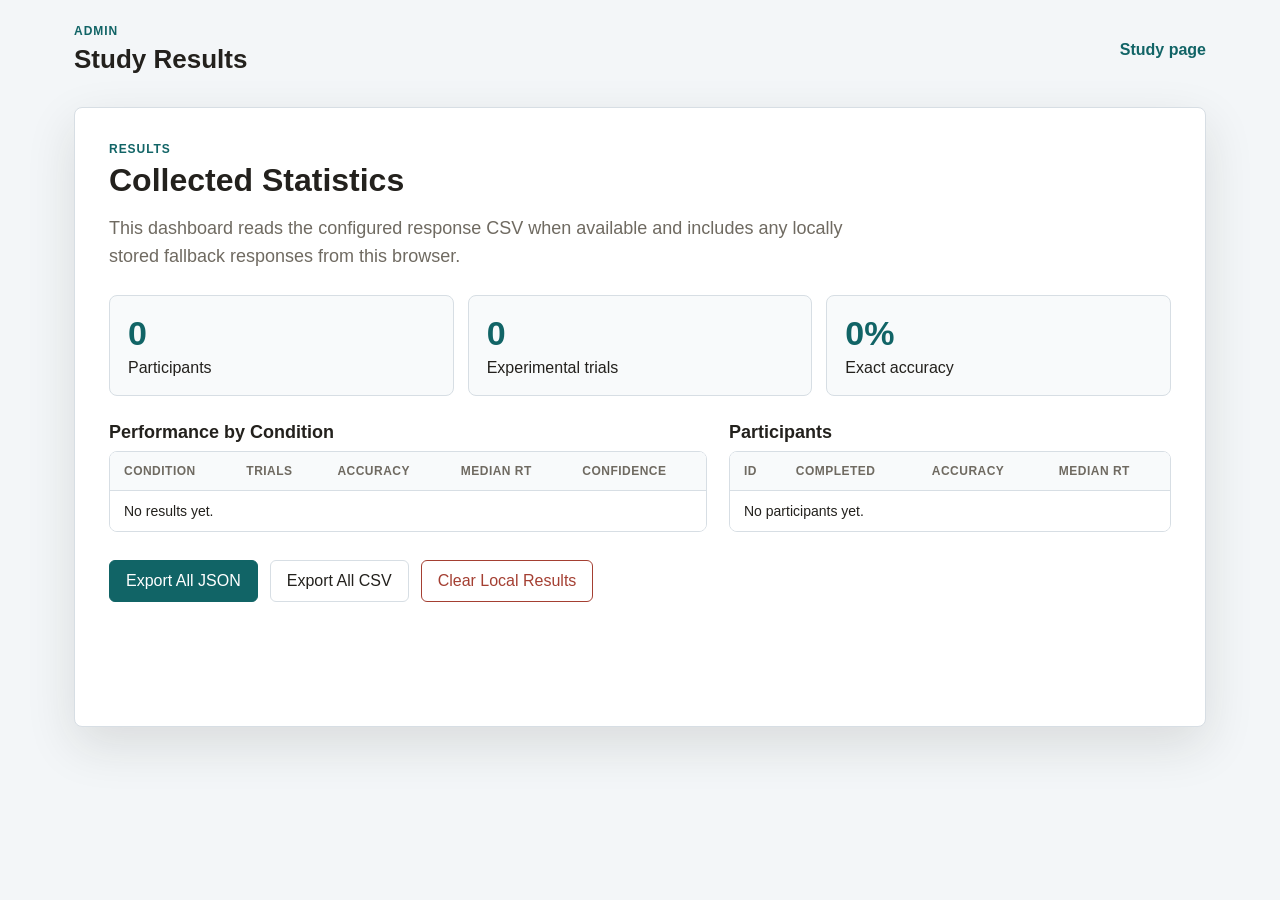
==== admin/index.html @ 6a722001 "admin page and randomized answers" ====
<!doctype html>
<html lang="en">
  <head>
    <meta charset="utf-8">
    <meta name="viewport" content="width=device-width, initial-scale=1">
    <title>Chart Comparison Study Admin</title>
    <link rel="stylesheet" href="../styles.css">
  </head>
  <body>
    <header class="app-header">
      <div>
        <p class="eyebrow">Admin</p>
        <h1>Study Results</h1>
      </div>
      <a class="text-link" href="../index.html">Study page</a>
    </header>

    <main class="app-shell">
      <section class="study-panel">
        <div class="section-kicker">Results</div>
        <h2>Collected Statistics</h2>
        <p class="prompt">
          This dashboard reads the configured response CSV when available and includes any locally stored
          fallback responses from this browser.
        </p>

        <div class="summary-grid">
          <div>
            <span id="participantCount" class="summary-number">0</span>
            <span>Participants</span>
          </div>
          <div>
            <span id="trialCount" class="summary-number">0</span>
            <span>Experimental trials</span>
          </div>
          <div>
            <span id="accuracyRate" class="summary-number">0%</span>
            <span>Exact accuracy</span>
          </div>
        </div>

        <div class="admin-grid">
          <section>
            <h3>Performance by Condition</h3>
            <div class="table-wrap">
              <table>
                <thead>
                  <tr>
                    <th>Condition</th>
                    <th>Trials</th>
                    <th>Accuracy</th>
                    <th>Median RT</th>
                    <th>Confidence</th>
                  </tr>
                </thead>
                <tbody id="conditionRows"></tbody>
              </table>
            </div>
          </section>

          <section>
            <h3>Participants</h3>
            <div class="table-wrap">
              <table>
                <thead>
                  <tr>
                    <th>ID</th>
                    <th>Completed</th>
                    <th>Accuracy</th>
                    <th>Median RT</th>
                  </tr>
                </thead>
                <tbody id="participantRows"></tbody>
              </table>
            </div>
          </section>
        </div>

        <div class="actions">
          <button id="exportAllJson" class="primary" type="button">Export All JSON</button>
          <button id="exportAllCsv" type="button">Export All CSV</button>
          <button id="clearResults" class="danger" type="button">Clear Local Results</button>
        </div>
      </section>
    </main>

    <script src="../config.js"></script>
    <script src="../admin.js"></script>
  </body>
</html>
---- styles.css ----
:root {
  color-scheme: light;
  --bg: #f3f6f8;
  --panel: #ffffff;
  --ink: #23211d;
  --muted: #6f6a61;
  --line: #d7dee4;
  --accent: #116466;
  --accent-strong: #0b4f50;
  --gold: #d79a28;
  --danger: #a43f32;
  --shadow: 0 18px 50px rgba(32, 29, 24, 0.12);
}

* {
  box-sizing: border-box;
}

body {
  margin: 0;
  min-height: 100vh;
  background: var(--bg);
  color: var(--ink);
  font-family: Arial, Helvetica, sans-serif;
}

button,
input,
select {
  font: inherit;
}

.app-header {
  display: flex;
  align-items: center;
  justify-content: space-between;
  gap: 24px;
  max-width: 1180px;
  margin: 0 auto;
  padding: 24px 24px 12px;
}

.app-header h1 {
  margin: 0;
  font-size: 26px;
}

.eyebrow,
.section-kicker {
  margin: 0 0 6px;
  color: var(--accent);
  font-size: 12px;
  font-weight: 700;
  letter-spacing: 0.08em;
  text-transform: uppercase;
}

.progress-shell {
  width: min(34vw, 360px);
  height: 10px;
  overflow: hidden;
  border: 1px solid var(--line);
  border-radius: 999px;
  background: #e7edf1;
}

.progress-bar {
  width: 0%;
  height: 100%;
  background: var(--accent);
  transition: width 180ms ease;
}

.app-shell {
  max-width: 1180px;
  margin: 0 auto;
  padding: 20px 24px 42px;
}

.study-panel {
  width: 100%;
  min-height: 620px;
  padding: 34px;
  border: 1px solid var(--line);
  border-radius: 8px;
  background: var(--panel);
  box-shadow: var(--shadow);
}

.study-panel h2 {
  margin: 0 0 16px;
  font-size: 32px;
}

.study-panel h3 {
  margin: 0 0 8px;
  font-size: 18px;
}

.study-panel p {
  line-height: 1.55;
}

.info-grid,
.tutorial-grid,
.summary-grid {
  display: grid;
  grid-template-columns: repeat(4, minmax(0, 1fr));
  gap: 14px;
  margin: 24px 0;
}

.tutorial-grid {
  grid-template-columns: repeat(2, minmax(0, 1fr));
}

.info-grid > div,
.tutorial-grid > div,
.summary-grid > div,
.callout {
  border: 1px solid var(--line);
  border-radius: 8px;
  padding: 18px;
  background: #f8fafb;
}

.check-row {
  display: flex;
  align-items: flex-start;
  gap: 12px;
  margin: 26px 0;
  line-height: 1.45;
}

.check-row input {
  width: 20px;
  height: 20px;
  margin-top: 1px;
}

.actions {
  display: flex;
  align-items: center;
  gap: 12px;
  margin-top: 28px;
}

.actions.split {
  justify-content: space-between;
}

button {
  min-height: 42px;
  padding: 10px 16px;
  border: 1px solid var(--line);
  border-radius: 6px;
  background: #fff;
  color: var(--ink);
  cursor: pointer;
}

button:hover:not(:disabled) {
  border-color: var(--accent);
}

button.primary {
  border-color: var(--accent);
  background: var(--accent);
  color: #fff;
}

button.primary:hover:not(:disabled) {
  background: var(--accent-strong);
}

button.danger {
  border-color: var(--danger);
  color: var(--danger);
}

button:disabled {
  cursor: not-allowed;
  opacity: 0.45;
}

.text-link {
  color: var(--accent);
  font-weight: 700;
  text-decoration: none;
}

.text-link:hover {
  text-decoration: underline;
}

.prompt {
  max-width: 780px;
  margin: 0 0 20px;
  color: var(--muted);
  font-size: 18px;
}

.chart-frame {
  display: flex;
  align-items: center;
  justify-content: center;
  min-height: 320px;
  margin: 18px 0 24px;
  border: 1px solid var(--line);
  border-radius: 8px;
  background: #ffffff;
}

.chart-large {
  min-height: 420px;
}

.mini-chart {
  min-height: 220px;
  display: flex;
  align-items: center;
  justify-content: center;
}

.option-grid {
  display: grid;
  grid-template-columns: repeat(2, minmax(0, 1fr));
  gap: 12px;
  padding: 0;
  border: 0;
}

.option-tile,
.rank-choice {
  display: flex;
  align-items: center;
  gap: 10px;
  min-height: 46px;
  padding: 12px 14px;
  border: 1px solid var(--line);
  border-radius: 6px;
  background: #fff;
  cursor: pointer;
}

.option-tile:has(input:checked),
.rank-choice.selected {
  border-color: var(--accent);
  outline: 2px solid rgba(17, 100, 102, 0.16);
}

.ranker {
  display: grid;
  grid-template-columns: repeat(auto-fit, minmax(150px, 1fr));
  gap: 12px;
}

.rank-choice {
  justify-content: space-between;
  user-select: none;
}

.rank-number {
  display: inline-flex;
  align-items: center;
  justify-content: center;
  width: 28px;
  height: 28px;
  border-radius: 50%;
  background: #e7edf1;
  color: var(--muted);
  font-weight: 700;
}

.selected .rank-number {
  background: var(--accent);
  color: #fff;
}

.feedback {
  min-height: 24px;
  margin: 14px 0 0;
  font-weight: 700;
}

.feedback.good {
  color: var(--accent-strong);
}

.feedback.bad {
  color: var(--danger);
}

.trial-topline {
  display: flex;
  justify-content: space-between;
  gap: 20px;
}

.trial-count {
  color: var(--muted);
  font-weight: 700;
  white-space: nowrap;
}

.confidence-label {
  display: block;
  margin-top: 22px;
  font-weight: 700;
}

.confidence-slider {
  width: min(420px, 100%);
  margin-top: 8px;
  accent-color: var(--accent);
}

.muted {
  color: var(--muted);
}

.summary-grid {
  grid-template-columns: repeat(3, minmax(0, 1fr));
}

.summary-grid > div {
  display: flex;
  flex-direction: column;
  gap: 6px;
}

.summary-number {
  font-size: 34px;
  font-weight: 800;
  color: var(--accent);
}

.admin-grid {
  display: grid;
  grid-template-columns: minmax(0, 1.15fr) minmax(0, 0.85fr);
  gap: 22px;
  margin-top: 26px;
}

.table-wrap {
  overflow-x: auto;
  border: 1px solid var(--line);
  border-radius: 8px;
}

table {
  width: 100%;
  border-collapse: collapse;
  background: #fff;
  font-size: 14px;
}

th,
td {
  padding: 12px 14px;
  border-bottom: 1px solid var(--line);
  text-align: left;
  white-space: nowrap;
}

th {
  background: #f8fafb;
  color: var(--muted);
  font-size: 12px;
  letter-spacing: 0.04em;
  text-transform: uppercase;
}

tr:last-child td {
  border-bottom: 0;
}

.legend text,
.chart-label {
  fill: var(--ink);
  font-size: 13px;
}

@media (max-width: 760px) {
  .app-header {
    align-items: flex-start;
    flex-direction: column;
  }

  .progress-shell {
    width: 100%;
  }

  .study-panel {
    min-height: auto;
    padding: 22px;
  }

  .study-panel h2 {
    font-size: 26px;
  }

  .info-grid,
  .tutorial-grid,
  .summary-grid,
  .admin-grid,
  .option-grid {
    grid-template-columns: 1fr;
  }

  .actions,
  .actions.split,
  .trial-topline {
    align-items: stretch;
    flex-direction: column;
  }

  .chart-frame,
  .chart-large {
    min-height: 300px;
  }
}
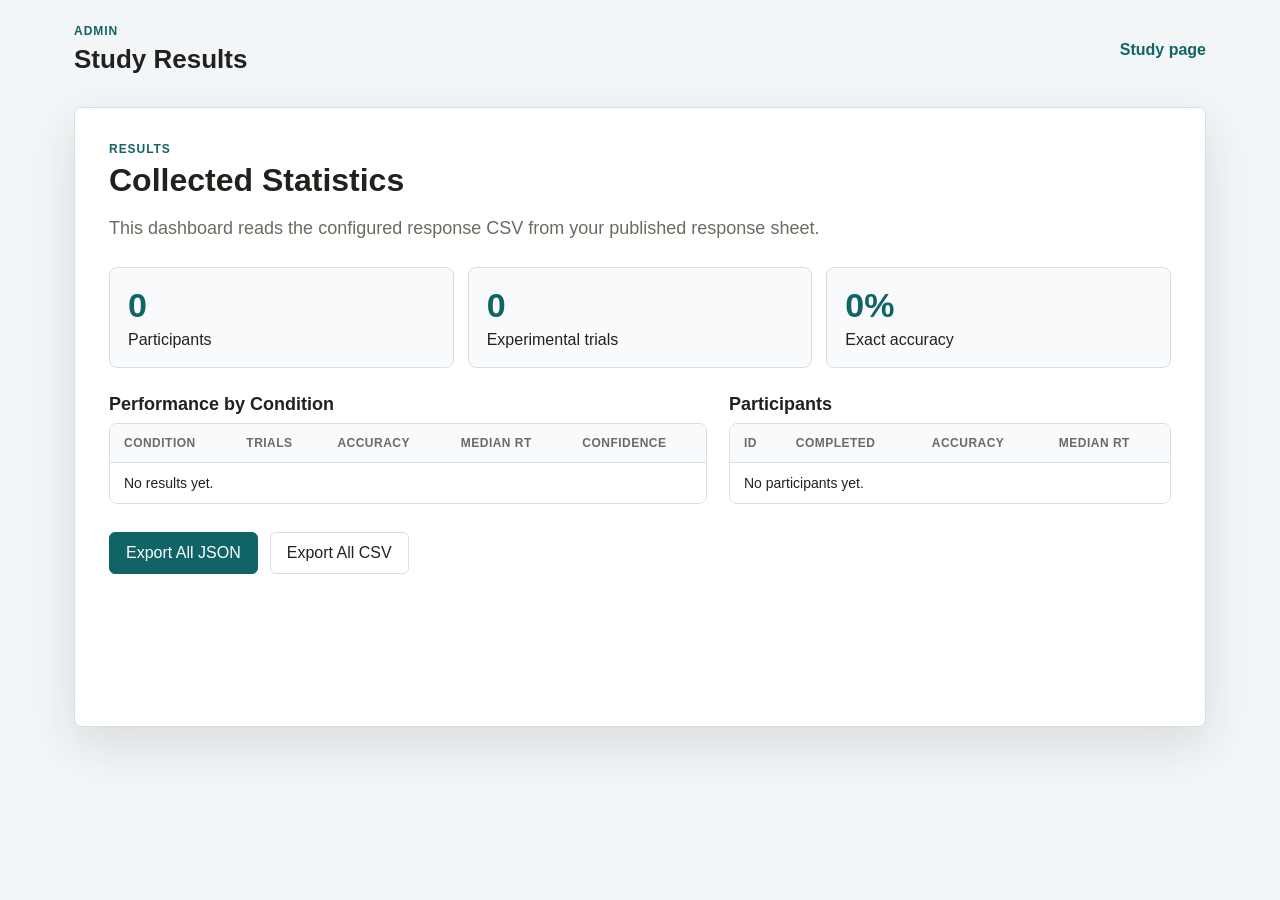
==== commit e66b32b4: "now connected to google sheets for responses and data" ====
--- a/admin/index.html
+++ b/admin/index.html
@@ -20,8 +20,7 @@
         <div class="section-kicker">Results</div>
         <h2>Collected Statistics</h2>
         <p class="prompt">
-          This dashboard reads the configured response CSV when available and includes any locally stored
-          fallback responses from this browser.
+          This dashboard reads the configured response CSV from your published response sheet.
         </p>
 
         <div class="summary-grid">
@@ -79,7 +78,6 @@
         <div class="actions">
           <button id="exportAllJson" class="primary" type="button">Export All JSON</button>
           <button id="exportAllCsv" type="button">Export All CSV</button>
-          <button id="clearResults" class="danger" type="button">Clear Local Results</button>
         </div>
       </section>
     </main>
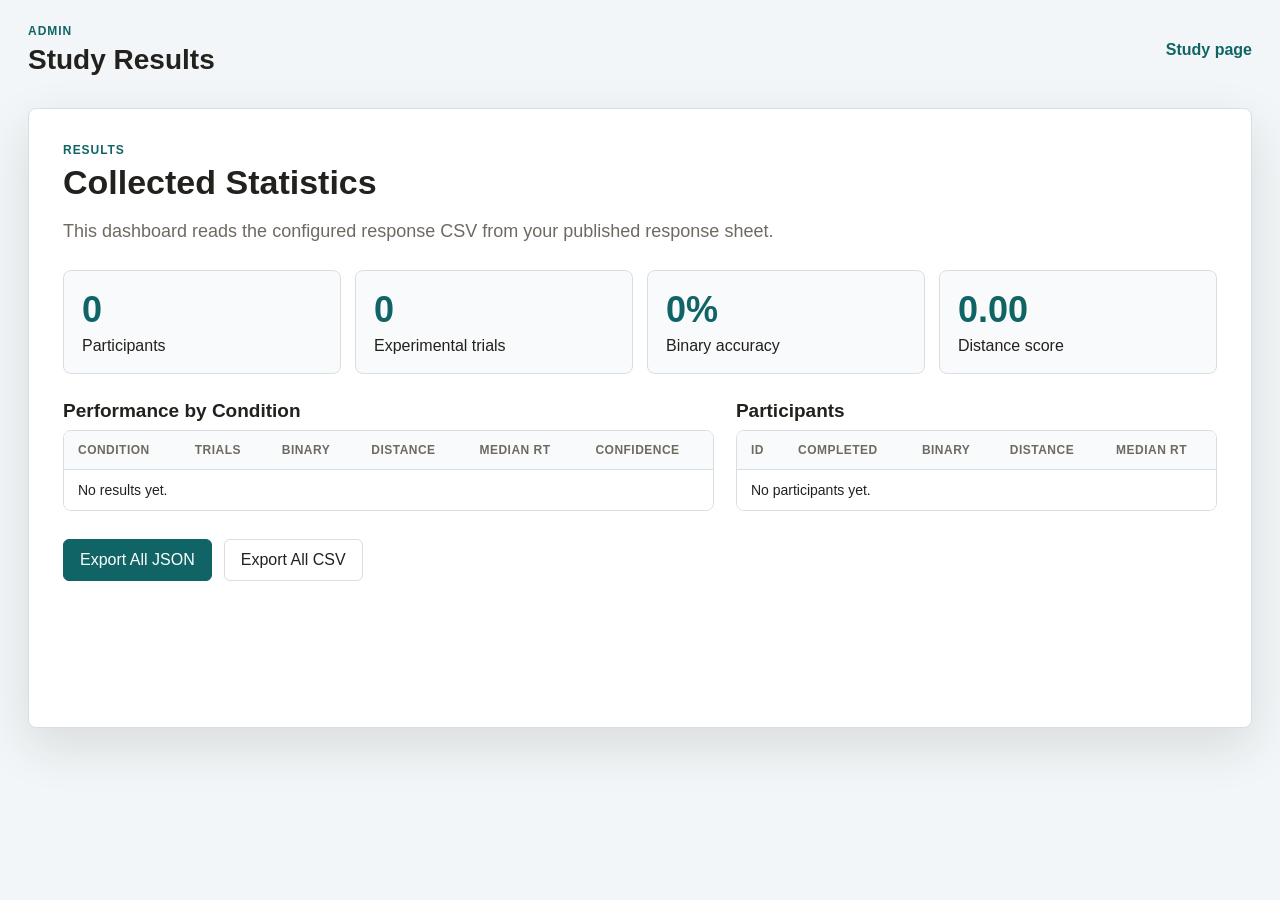
==== commit ac752708: "fixing admin dashboard" ====
--- a/admin/index.html
+++ b/admin/index.html
@@ -34,7 +34,11 @@
           </div>
           <div>
             <span id="accuracyRate" class="summary-number">0%</span>
-            <span>Exact accuracy</span>
+            <span>Binary accuracy</span>
+          </div>
+          <div>
+            <span id="partialScoreRate" class="summary-number">0.00</span>
+            <span>Distance score</span>
           </div>
         </div>
 
@@ -47,7 +51,8 @@
                   <tr>
                     <th>Condition</th>
                     <th>Trials</th>
-                    <th>Accuracy</th>
+                    <th>Binary</th>
+                    <th>Distance</th>
                     <th>Median RT</th>
                     <th>Confidence</th>
                   </tr>
@@ -65,7 +70,8 @@
                   <tr>
                     <th>ID</th>
                     <th>Completed</th>
-                    <th>Accuracy</th>
+                    <th>Binary</th>
+                    <th>Distance</th>
                     <th>Median RT</th>
                   </tr>
                 </thead>
--- a/styles.css
+++ b/styles.css
@@ -10,6 +10,8 @@
   --gold: #d79a28;
   --danger: #a43f32;
   --shadow: 0 18px 50px rgba(32, 29, 24, 0.12);
+  --page-pad: clamp(14px, 2.4vw, 28px);
+  --panel-pad: clamp(20px, 3vw, 34px);
 }
 
 * {
@@ -35,14 +37,14 @@
   align-items: center;
   justify-content: space-between;
   gap: 24px;
-  max-width: 1180px;
+  width: min(100%, 1280px);
   margin: 0 auto;
-  padding: 24px 24px 12px;
+  padding: 24px var(--page-pad) 12px;
 }
 
 .app-header h1 {
   margin: 0;
-  font-size: 26px;
+  font-size: clamp(22px, 2.2vw, 28px);
 }
 
 .eyebrow,
@@ -56,7 +58,7 @@
 }
 
 .progress-shell {
-  width: min(34vw, 360px);
+  width: clamp(220px, 30vw, 380px);
   height: 10px;
   overflow: hidden;
   border: 1px solid var(--line);
@@ -72,15 +74,15 @@
 }
 
 .app-shell {
-  max-width: 1180px;
+  width: min(100%, 1280px);
   margin: 0 auto;
-  padding: 20px 24px 42px;
+  padding: 20px var(--page-pad) 42px;
 }
 
 .study-panel {
   width: 100%;
-  min-height: 620px;
-  padding: 34px;
+  min-height: min(620px, calc(100vh - 150px));
+  padding: var(--panel-pad);
   border: 1px solid var(--line);
   border-radius: 8px;
   background: var(--panel);
@@ -89,16 +91,20 @@
 
 .study-panel h2 {
   margin: 0 0 16px;
-  font-size: 32px;
+  font-size: clamp(25px, 3vw, 34px);
 }
 
 .study-panel h3 {
   margin: 0 0 8px;
-  font-size: 18px;
+  font-size: clamp(17px, 1.7vw, 19px);
 }
 
 .study-panel p {
   line-height: 1.55;
+}
+
+.study-panel h3.practice-heading {
+  margin-top: 34px;
 }
 
 .info-grid,
@@ -197,14 +203,14 @@
   max-width: 780px;
   margin: 0 0 20px;
   color: var(--muted);
-  font-size: 18px;
+  font-size: clamp(16px, 1.7vw, 18px);
 }
 
 .chart-frame {
   display: flex;
   align-items: center;
   justify-content: center;
-  min-height: 320px;
+  min-height: clamp(260px, 38vh, 340px);
   margin: 18px 0 24px;
   border: 1px solid var(--line);
   border-radius: 8px;
@@ -212,14 +218,19 @@
 }
 
 .chart-large {
-  min-height: 420px;
+  min-height: clamp(310px, 48vh, 440px);
 }
 
 .mini-chart {
-  min-height: 220px;
+  min-height: clamp(180px, 25vh, 230px);
   display: flex;
   align-items: center;
   justify-content: center;
+}
+
+.chart-frame svg,
+.mini-chart svg {
+  max-height: 100%;
 }
 
 .option-grid {
@@ -251,7 +262,7 @@
 
 .ranker {
   display: grid;
-  grid-template-columns: repeat(auto-fit, minmax(150px, 1fr));
+  grid-template-columns: repeat(auto-fit, minmax(min(150px, 100%), 1fr));
   gap: 12px;
 }
 
@@ -320,7 +331,7 @@
 }
 
 .summary-grid {
-  grid-template-columns: repeat(3, minmax(0, 1fr));
+  grid-template-columns: repeat(auto-fit, minmax(180px, 1fr));
 }
 
 .summary-grid > div {
@@ -330,7 +341,7 @@
 }
 
 .summary-number {
-  font-size: 34px;
+  font-size: clamp(28px, 3vw, 36px);
   font-weight: 800;
   color: var(--accent);
 }
@@ -420,3 +431,165 @@
     min-height: 300px;
   }
 }
+
+@media (min-width: 1180px) {
+  .trial-panel .ranker {
+    grid-template-columns: repeat(5, minmax(0, 1fr));
+  }
+}
+
+@media (max-width: 1080px) {
+  .app-header {
+    padding-top: 18px;
+  }
+
+  .study-panel {
+    min-height: auto;
+    box-shadow: 0 12px 34px rgba(32, 29, 24, 0.1);
+  }
+
+  .info-grid {
+    grid-template-columns: repeat(2, minmax(0, 1fr));
+  }
+
+  .tutorial-grid,
+  .admin-grid {
+    grid-template-columns: 1fr;
+  }
+
+  .chart-frame {
+    margin: 14px 0 20px;
+  }
+
+  .trial-panel .ranker {
+    grid-template-columns: repeat(3, minmax(0, 1fr));
+  }
+}
+
+@media (max-width: 640px) {
+  :root {
+    --page-pad: 10px;
+    --panel-pad: 16px;
+  }
+
+  .app-header {
+    gap: 14px;
+    padding-top: 14px;
+  }
+
+  .app-shell {
+    padding-top: 10px;
+    padding-bottom: 24px;
+  }
+
+  .study-panel {
+    border-radius: 0;
+    box-shadow: none;
+  }
+
+  .info-grid,
+  .tutorial-grid,
+  .summary-grid,
+  .admin-grid,
+  .option-grid {
+    grid-template-columns: 1fr;
+  }
+
+  .info-grid,
+  .tutorial-grid,
+  .summary-grid {
+    gap: 10px;
+    margin: 18px 0;
+  }
+
+  .info-grid > div,
+  .tutorial-grid > div,
+  .summary-grid > div,
+  .callout {
+    padding: 14px;
+  }
+
+  .chart-frame,
+  .chart-large {
+    min-height: 0;
+  }
+
+  .mini-chart {
+    min-height: 0;
+  }
+
+  .chart-frame svg,
+  .mini-chart svg {
+    width: 100%;
+  }
+
+  .legend text,
+  .chart-label {
+    font-size: 16px;
+  }
+
+  .chart-label {
+    font-weight: 700;
+  }
+
+  .ranker,
+  .trial-panel .ranker {
+    grid-template-columns: repeat(2, minmax(0, 1fr));
+    gap: 10px;
+  }
+
+  .rank-choice,
+  .option-tile {
+    min-height: 44px;
+    padding: 10px 12px;
+  }
+
+  .actions,
+  .actions.split,
+  .trial-topline {
+    align-items: stretch;
+    flex-direction: column;
+  }
+
+  button {
+    width: 100%;
+  }
+
+  .confidence-slider {
+    width: 100%;
+  }
+
+  th,
+  td {
+    padding: 10px 12px;
+  }
+}
+
+@media (max-width: 420px) {
+  .app-header h1 {
+    font-size: 21px;
+  }
+
+  .study-panel h2 {
+    font-size: 23px;
+  }
+
+  .chart-frame,
+  .chart-large {
+    min-height: 0;
+  }
+
+  .mini-chart {
+    min-height: 0;
+  }
+
+  .ranker,
+  .trial-panel .ranker {
+    grid-template-columns: 1fr;
+  }
+
+  .rank-number {
+    width: 26px;
+    height: 26px;
+  }
+}
